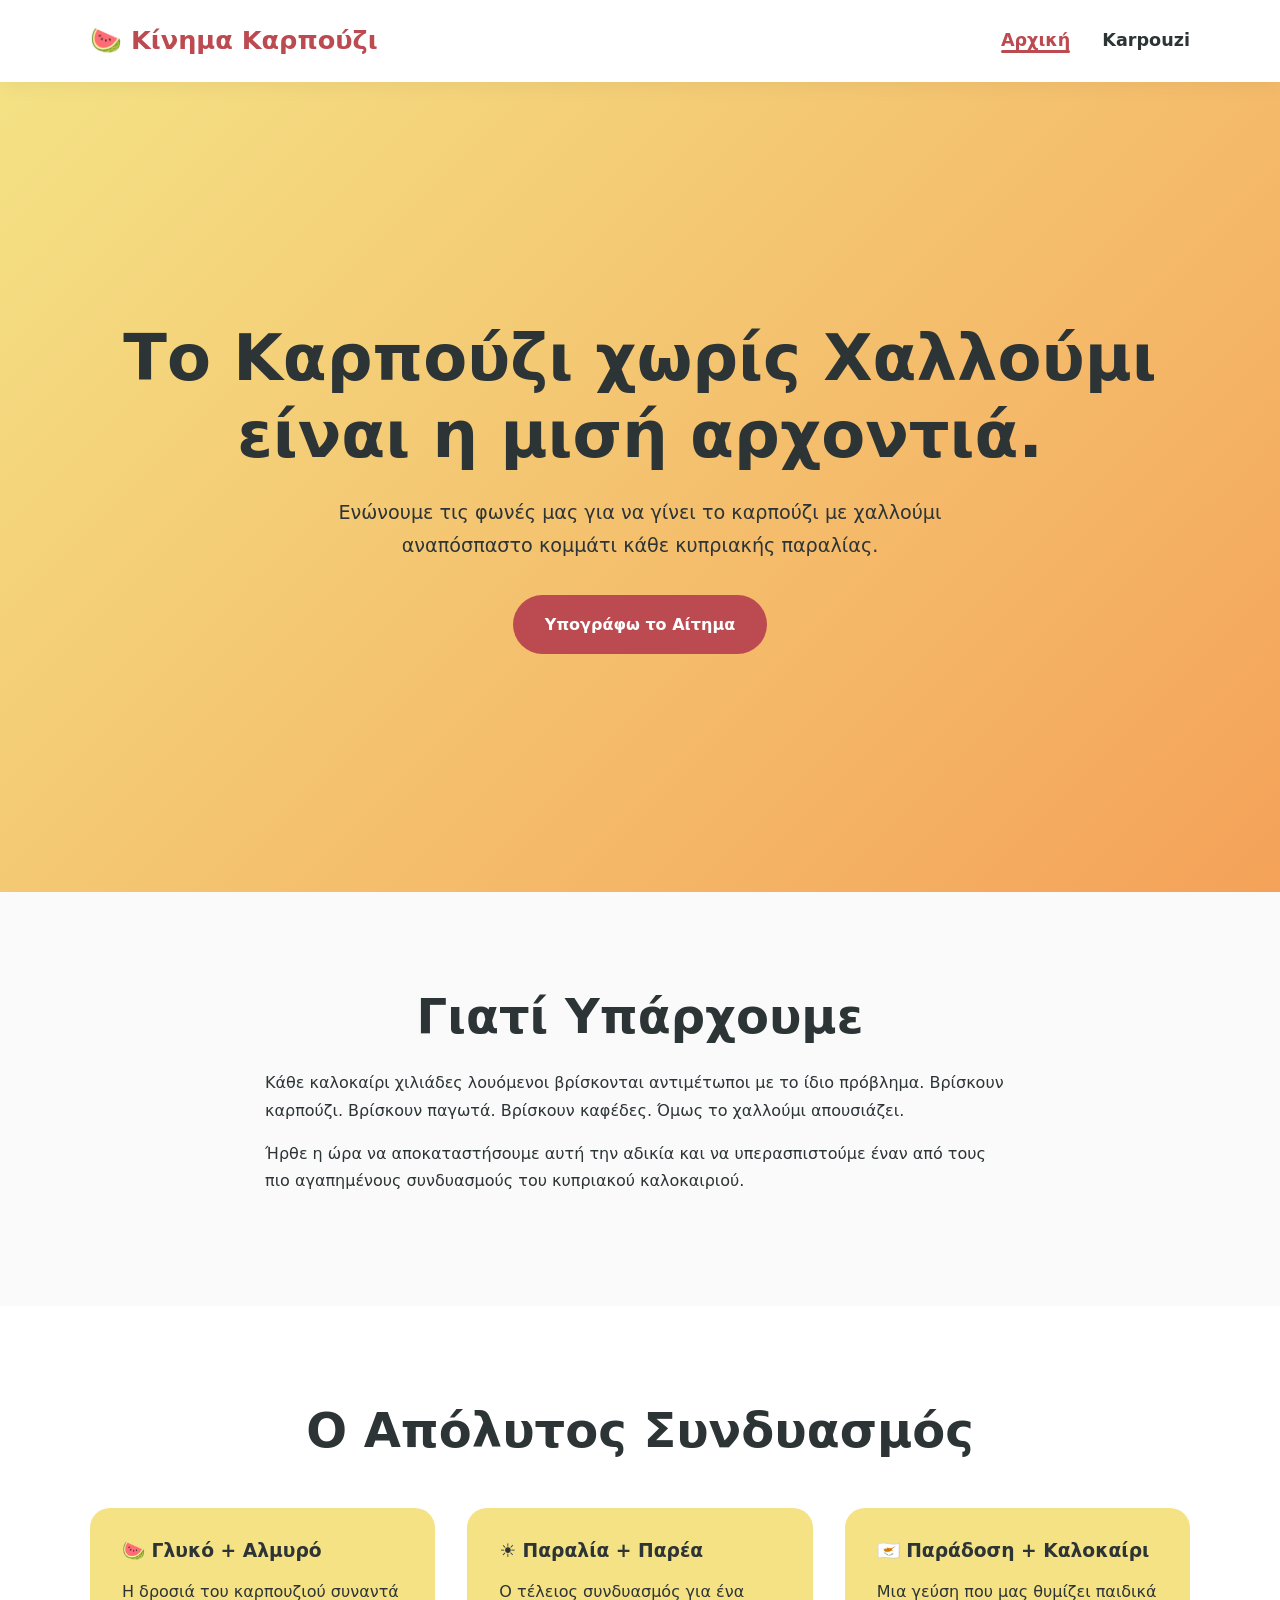
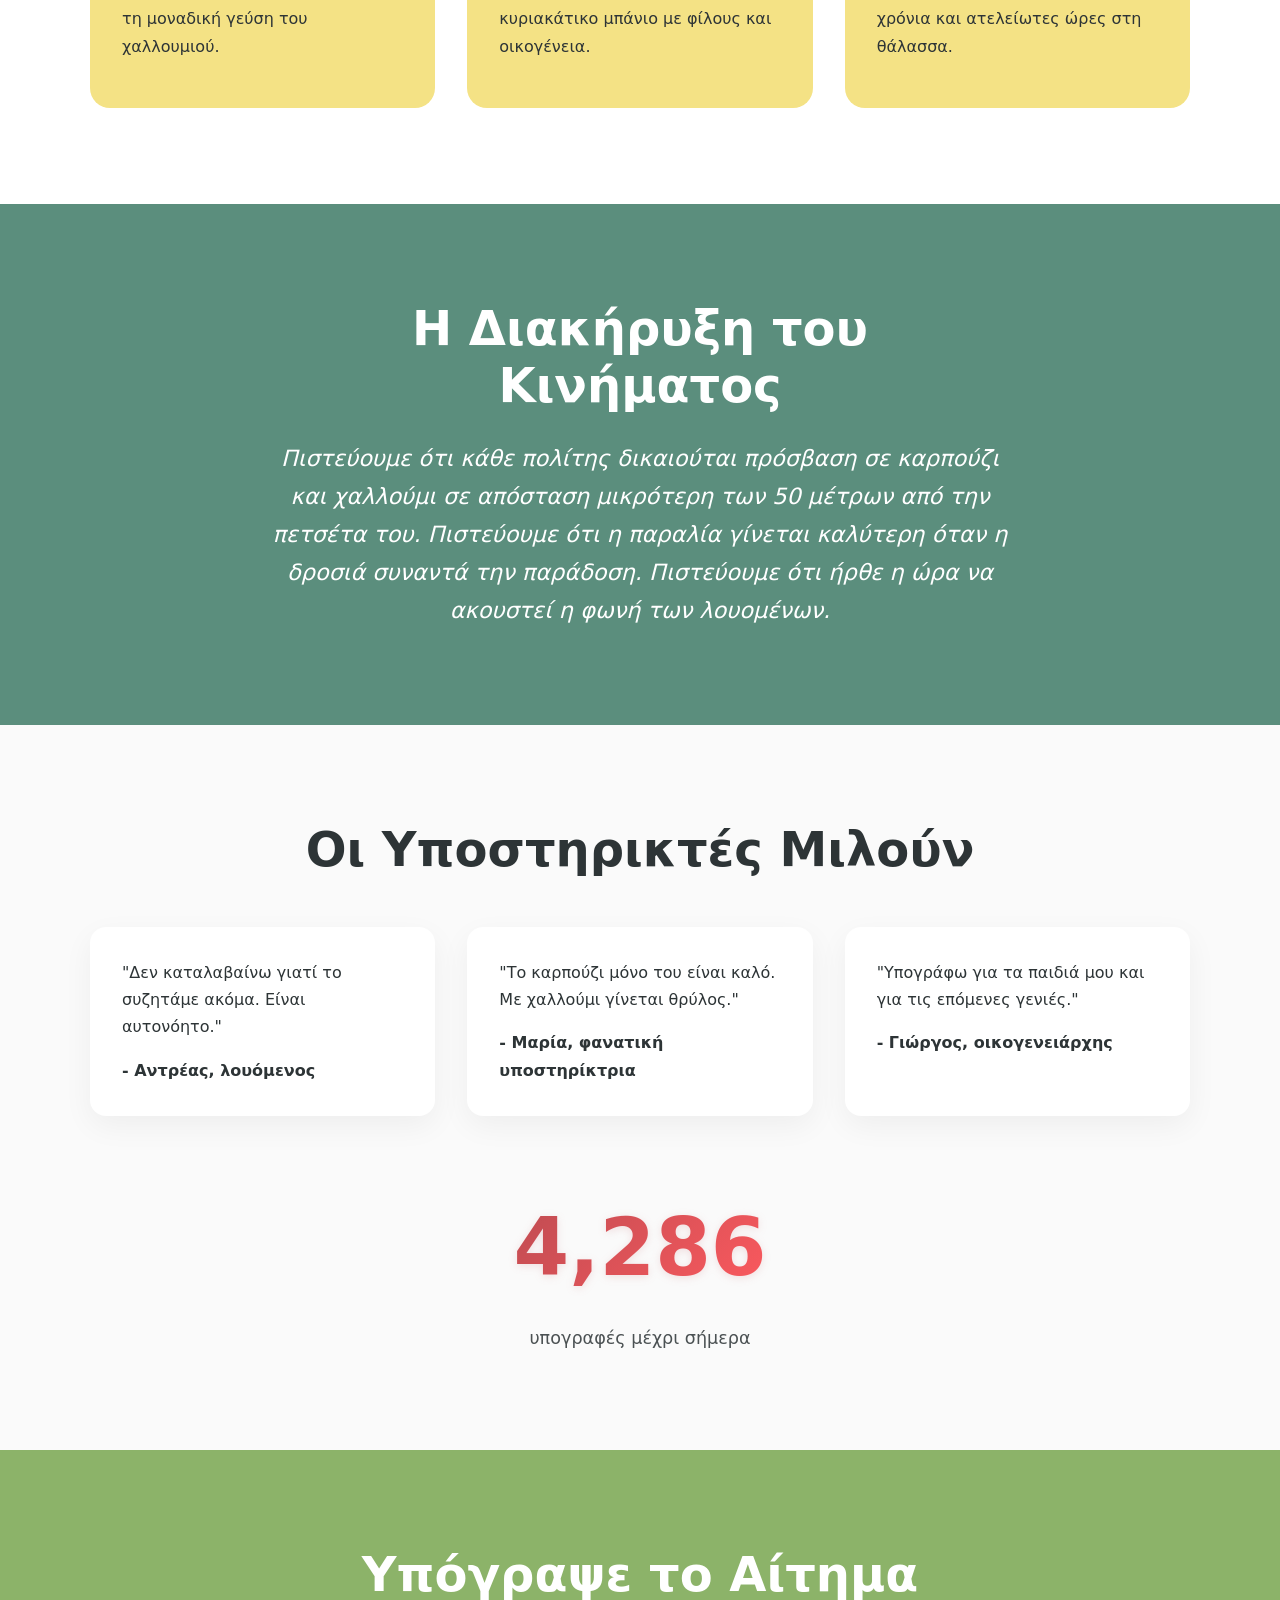
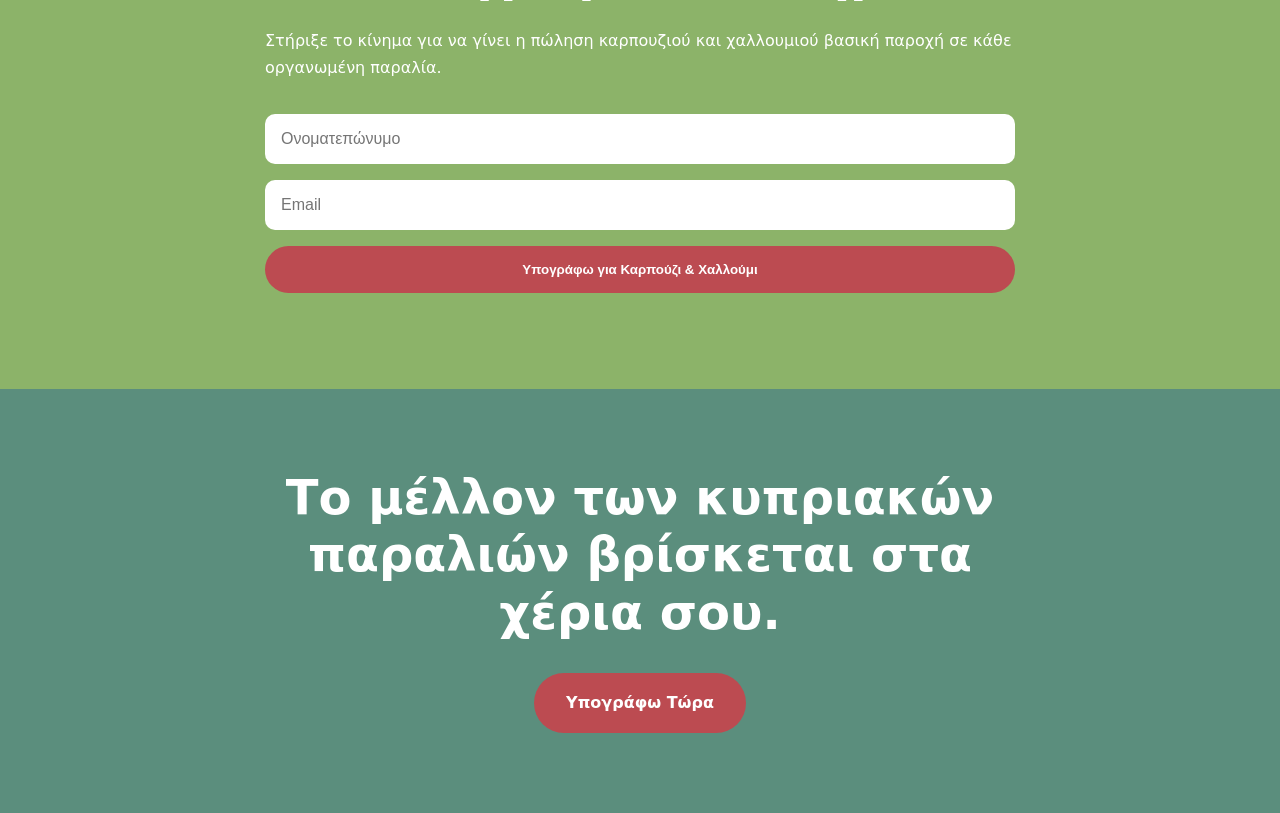
==== index.html @ b05fa6bc "Initial Commit" ====
<!DOCTYPE html>
<html lang="el">

<head>
    <meta charset="UTF-8">
    <meta name="viewport" content="width=device-width, initial-scale=1.0">
    <title>Κίνημα Καρπούζι + Χαλλούμι</title>
    <link rel="stylesheet" href="css/style.css">
</head>

<body>

    <nav class="navbar">
        <div class="container">
            <a href="index.html" class="logo">🍉 Κίνημα Καρπούζι</a>
            <ul class="nav-links">
                <li><a href="index.html" class="active">Αρχική</a></li>
                <li><a href="karpouzi.html">Karpouzi</a></li>
            </ul>
        </div>
    </nav>

    <header class="hero">
        <div class="container">
            <h1>Το Καρπούζι χωρίς Χαλλούμι είναι η μισή αρχοντιά.</h1>
            <p>
                Ενώνουμε τις φωνές μας για να γίνει το καρπούζι με χαλλούμι
                αναπόσπαστο κομμάτι κάθε κυπριακής παραλίας.
            </p>
            <a href="#petition" class="btn">Υπογράφω το Αίτημα</a>
        </div>
    </header>

    <section class="section">
        <div class="container narrow">
            <h2>Γιατί Υπάρχουμε</h2>
            <p>
                Κάθε καλοκαίρι χιλιάδες λουόμενοι βρίσκονται αντιμέτωποι με το ίδιο πρόβλημα.
                Βρίσκουν καρπούζι. Βρίσκουν παγωτά. Βρίσκουν καφέδες.
                Όμως το χαλλούμι απουσιάζει.
            </p>
            <p>
                Ήρθε η ώρα να αποκαταστήσουμε αυτή την αδικία και να υπερασπιστούμε
                έναν από τους πιο αγαπημένους συνδυασμούς του κυπριακού καλοκαιριού.
            </p>
        </div>
    </section>

    <section class="section highlight">
        <div class="container">
            <h2>Ο Απόλυτος Συνδυασμός</h2>

            <div class="features">
                <div class="card">
                    <h3>🍉 Γλυκό + Αλμυρό</h3>
                    <p>
                        Η δροσιά του καρπουζιού συναντά τη μοναδική γεύση του χαλλουμιού.
                    </p>
                </div>

                <div class="card">
                    <h3>☀️ Παραλία + Παρέα</h3>
                    <p>
                        Ο τέλειος συνδυασμός για ένα κυριακάτικο μπάνιο με φίλους και οικογένεια.
                    </p>
                </div>

                <div class="card">
                    <h3>🇨🇾 Παράδοση + Καλοκαίρι</h3>
                    <p>
                        Μια γεύση που μας θυμίζει παιδικά χρόνια και ατελείωτες ώρες στη θάλασσα.
                    </p>
                </div>
            </div>
        </div>
    </section>

    <section class="section manifesto">
        <div class="container narrow">
            <h2>Η Διακήρυξη του Κινήματος</h2>

            <blockquote>
                Πιστεύουμε ότι κάθε πολίτης δικαιούται πρόσβαση σε καρπούζι και χαλλούμι
                σε απόσταση μικρότερη των 50 μέτρων από την πετσέτα του.
                Πιστεύουμε ότι η παραλία γίνεται καλύτερη όταν η δροσιά συναντά την παράδοση.
                Πιστεύουμε ότι ήρθε η ώρα να ακουστεί η φωνή των λουομένων.
            </blockquote>
        </div>
    </section>

    <section class="section">
        <div class="container">
            <h2>Οι Υποστηρικτές Μιλούν</h2>

            <div class="testimonials">
                <div class="testimonial">
                    <p>
                        "Δεν καταλαβαίνω γιατί το συζητάμε ακόμα. Είναι αυτονόητο."
                    </p>
                    <span>- Αντρέας, λουόμενος</span>
                </div>

                <div class="testimonial">
                    <p>
                        "Το καρπούζι μόνο του είναι καλό. Με χαλλούμι γίνεται θρύλος."
                    </p>
                    <span>- Μαρία, φανατική υποστηρίκτρια</span>
                </div>

                <div class="testimonial">
                    <p>
                        "Υπογράφω για τα παιδιά μου και για τις επόμενες γενιές."
                    </p>
                    <span>- Γιώργος, οικογενειάρχης</span>
                </div>
            </div>

            <div class="counter">
                <strong>4,286</strong>
                <span>υπογραφές μέχρι σήμερα</span>
            </div>
        </div>
    </section>

    <section id="petition" class="section petition">
        <div class="container narrow">
            <h2>Υπόγραψε το Αίτημα</h2>

            <p>
                Στήριξε το κίνημα για να γίνει η πώληση καρπουζιού και χαλλουμιού
                βασική παροχή σε κάθε οργανωμένη παραλία.
            </p>

            <form>
                <input type="text" placeholder="Ονοματεπώνυμο" required>
                <input type="email" placeholder="Email" required>
                <button type="submit" class="btn">
                    Υπογράφω για Καρπούζι & Χαλλούμι
                </button>
            </form>
        </div>
    </section>

    <footer class="footer">
        <div class="container narrow">
            <h2>Το μέλλον των κυπριακών παραλιών βρίσκεται στα χέρια σου.</h2>
            <a href="#petition" class="btn">Υπογράφω Τώρα</a>
        </div>
    </footer>

</body>

</html>
---- css/style.css ----
:root {
    --muted-olive: #8cb369ff;
    --light-gold: #f4e285ff;
    --sandy-brown: #f4a259ff;
    --jungle-teal: #5b8e7dff;
    --blushed-brick: #bc4b51ff;

    --text: #2d3436;
    --white: #ffffff;
    --bg: #fafafa;
}

* {
    margin: 0;
    padding: 0;
    box-sizing: border-box;
}

html {
    scroll-behavior: smooth;
}

body {
    font-family: system-ui, sans-serif;
    line-height: 1.7;
    color: var(--text);
    background: var(--bg);
}

.container {
    width: min(1100px, 90%);
    margin: 0 auto;
}

.narrow {
    max-width: 750px;
}

.section {
    padding: 6rem 0;
}

h1,
h2,
h3 {
    line-height: 1.2;
}

h1 {
    font-size: clamp(2.5rem, 5vw, 4.5rem);
    margin-bottom: 1.5rem;
}

h2 {
    font-size: clamp(2rem, 4vw, 3rem);
    margin-bottom: 1.5rem;
    text-align: center;
}

p {
    margin-bottom: 1rem;
}

/* Navigation */
.navbar {
    background: var(--white);
    box-shadow: 0 4px 20px rgba(0, 0, 0, 0.05);
    position: sticky;
    top: 0;
    z-index: 1000;
    padding: 1.2rem 0;
    backdrop-filter: blur(10px);
    background: rgba(255, 255, 255, 0.95);
}

.navbar .container {
    display: flex;
    justify-content: space-between;
    align-items: center;
}

.navbar .logo {
    font-size: 1.6rem;
    font-weight: 800;
    text-decoration: none;
    color: var(--blushed-brick);
    display: flex;
    align-items: center;
    gap: 0.5rem;
    transition: transform 0.3s ease;
}

.navbar .logo:hover {
    transform: scale(1.05);
}

.navbar .nav-links {
    display: flex;
    gap: 2rem;
    list-style: none;
}

.navbar .nav-links a {
    text-decoration: none;
    color: var(--text);
    font-weight: 700;
    font-size: 1.1rem;
    position: relative;
    padding: 0.2rem 0;
    transition: color 0.3s ease;
}

.navbar .nav-links a::after {
    content: '';
    position: absolute;
    bottom: 0;
    left: 0;
    width: 0;
    height: 3px;
    background: var(--blushed-brick);
    transition: width 0.3s ease;
    border-radius: 2px;
}

.navbar .nav-links a:hover::after,
.navbar .nav-links a.active::after {
    width: 100%;
}

.navbar .nav-links a:hover,
.navbar .nav-links a.active {
    color: var(--blushed-brick);
}

/* Karpouzi Page Styles */
.karpouzi-showcase {
    display: flex;
    flex-direction: column;
    align-items: center;
    text-align: center;
    padding: 4rem 0;
}

.karpouzi-card {
    background: var(--white);
    border-radius: 24px;
    box-shadow: 0 20px 40px rgba(0, 0, 0, 0.06);
    overflow: hidden;
    max-width: 800px;
    width: 100%;
    margin-top: 2rem;
    transition: transform 0.3s ease, box-shadow 0.3s ease;
}

.karpouzi-card:hover {
    transform: translateY(-5px);
    box-shadow: 0 30px 60px rgba(0, 0, 0, 0.1);
}

.karpouzi-img-wrapper {
    position: relative;
    width: 100%;
    padding-top: 66.67%;
    /* 3:2 Aspect Ratio */
    background: #f0f0f0;
    overflow: hidden;
}

.karpouzi-img {
    position: absolute;
    top: 0;
    left: 0;
    width: 100%;
    height: 100%;
    object-fit: cover;
    transition: transform 0.5s ease;
}

.karpouzi-card:hover .karpouzi-img {
    transform: scale(1.03);
}

.karpouzi-content {
    padding: 3rem;
}

.karpouzi-content h3 {
    font-size: 2rem;
    color: var(--blushed-brick);
    margin-bottom: 1rem;
}

.karpouzi-content p {
    font-size: 1.1rem;
    color: var(--text);
    opacity: 0.9;
    margin-bottom: 1.5rem;
}

/* Rails Girls Section */
.rails-girls-section {
    padding: 2rem 0 4rem 0;
    display: flex;
    justify-content: center;
    width: 100%;
}

.rails-girls-card {
    background: var(--white);
    border-radius: 24px;
    box-shadow: 0 20px 40px rgba(0, 0, 0, 0.06);
    overflow: hidden;
    max-width: 800px;
    width: 100%;
    transition: transform 0.3s ease, box-shadow 0.3s ease;
    padding: 1.5rem;
}

.rails-girls-card:hover {
    transform: translateY(-5px);
    box-shadow: 0 30px 60px rgba(0, 0, 0, 0.1);
}

.rails-girls-img {
    width: 100%;
    height: auto;
    border-radius: 16px;
    display: block;
    object-fit: cover;
}

/* Instagram Section */
.instagram-section {
    padding: 2rem 0 4rem 0;
    display: grid;
    grid-template-columns: repeat(3, 1fr);
    gap: 2rem;
    width: 100%;
}

.instagram-card {
    background: var(--white);
    border-radius: 24px;
    box-shadow: 0 20px 40px rgba(0, 0, 0, 0.06);
    overflow: hidden;
    max-width: 500px;
    width: 100%;
    transition: transform 0.3s ease, box-shadow 0.3s ease;
    padding: 1rem;
    display: flex;
    justify-content: center;
}

.instagram-card:hover {
    transform: translateY(-5px);
    box-shadow: 0 30px 60px rgba(0, 0, 0, 0.1);
}

.instagram-iframe {
    width: 100%;
    height: 600px;
    border: none;
    border-radius: 12px;
}

/* Hero */

.hero {
    background: linear-gradient(135deg,
            var(--light-gold),
            var(--sandy-brown));
    min-height: 90vh;
    display: flex;
    align-items: center;
    text-align: center;
}

.hero p {
    max-width: 700px;
    margin: 0 auto 2rem;
    font-size: 1.2rem;
}

/* Buttons */

.btn {
    display: inline-block;
    padding: 1rem 2rem;
    background: var(--blushed-brick);
    color: white;
    text-decoration: none;
    border-radius: 999px;
    font-weight: 700;
    transition: 0.3s ease;
}

.btn:hover {
    transform: translateY(-2px);
}

/* Highlight Section */

.highlight {
    background: white;
}

.features {
    display: grid;
    grid-template-columns: repeat(3, 1fr);
    gap: 2rem;
    margin-top: 3rem;
}

.card {
    background: var(--light-gold);
    padding: 2rem;
    border-radius: 20px;
}

.card h3 {
    margin-bottom: 1rem;
}

/* Manifesto */

.manifesto {
    background: var(--jungle-teal);
    color: white;
}

blockquote {
    font-size: 1.4rem;
    text-align: center;
    font-style: italic;
}

/* Testimonials */

.testimonials {
    display: grid;
    grid-template-columns: repeat(3, 1fr);
    gap: 2rem;
    margin-top: 3rem;
}

.testimonial {
    background: white;
    padding: 2rem;
    border-radius: 16px;
    box-shadow: 0 10px 30px rgba(0, 0, 0, 0.05);
}

.testimonial span {
    display: block;
    margin-top: 1rem;
    font-weight: 600;
}

.counter {
    text-align: center;
    margin-top: 4rem;
}

.counter strong {
    display: inline-block;
    font-size: 5rem;
    font-weight: 800;
    background: linear-gradient(135deg, var(--blushed-brick), #ff5a5f);
    -webkit-background-clip: text;
    background-clip: text;
    -webkit-text-fill-color: transparent;
    filter: drop-shadow(0 2px 4px rgba(188, 75, 81, 0.15));
    transition: transform 0.3s cubic-bezier(0.175, 0.885, 0.32, 1.275), filter 0.3s ease;
    cursor: default;
    animation: counter-pop-pulse 2s ease-in-out infinite alternate;
}

.counter strong:hover {
    transform: scale(1.15) rotate(1.5deg);
    filter: drop-shadow(0 8px 16px rgba(188, 75, 81, 0.35));
}

.counter span {
    display: block;
    font-size: 1.1rem;
    color: var(--text);
    margin-top: 0.5rem;
    opacity: 0.85;
}

@keyframes counter-pop-pulse {
    0% {
        transform: scale(1);
    }

    100% {
        transform: scale(1.06);
    }
}

/* Petition */

.petition {
    background: var(--muted-olive);
    color: white;
}

form {
    display: flex;
    flex-direction: column;
    gap: 1rem;
    margin-top: 2rem;
}

input {
    padding: 1rem;
    border: none;
    border-radius: 10px;
    font-size: 1rem;
}

button {
    border: none;
    cursor: pointer;
}

/* Footer */

.footer {
    background: var(--jungle-teal);
    color: white;
    text-align: center;
    padding: 5rem 0;
}

.footer h2 {
    margin-bottom: 2rem;
}

/* Mobile */

@media (max-width: 1024px) {
    .instagram-section {
        grid-template-columns: repeat(2, 1fr);
    }
}

@media (max-width: 768px) {

    .section {
        padding: 4rem 0;
    }

    .features,
    .testimonials {
        grid-template-columns: 1fr;
    }

    .instagram-section {
        grid-template-columns: 1fr;
    }

    blockquote {
        font-size: 1.1rem;
    }

    .counter strong {
        font-size: 3.5rem;
    }
}
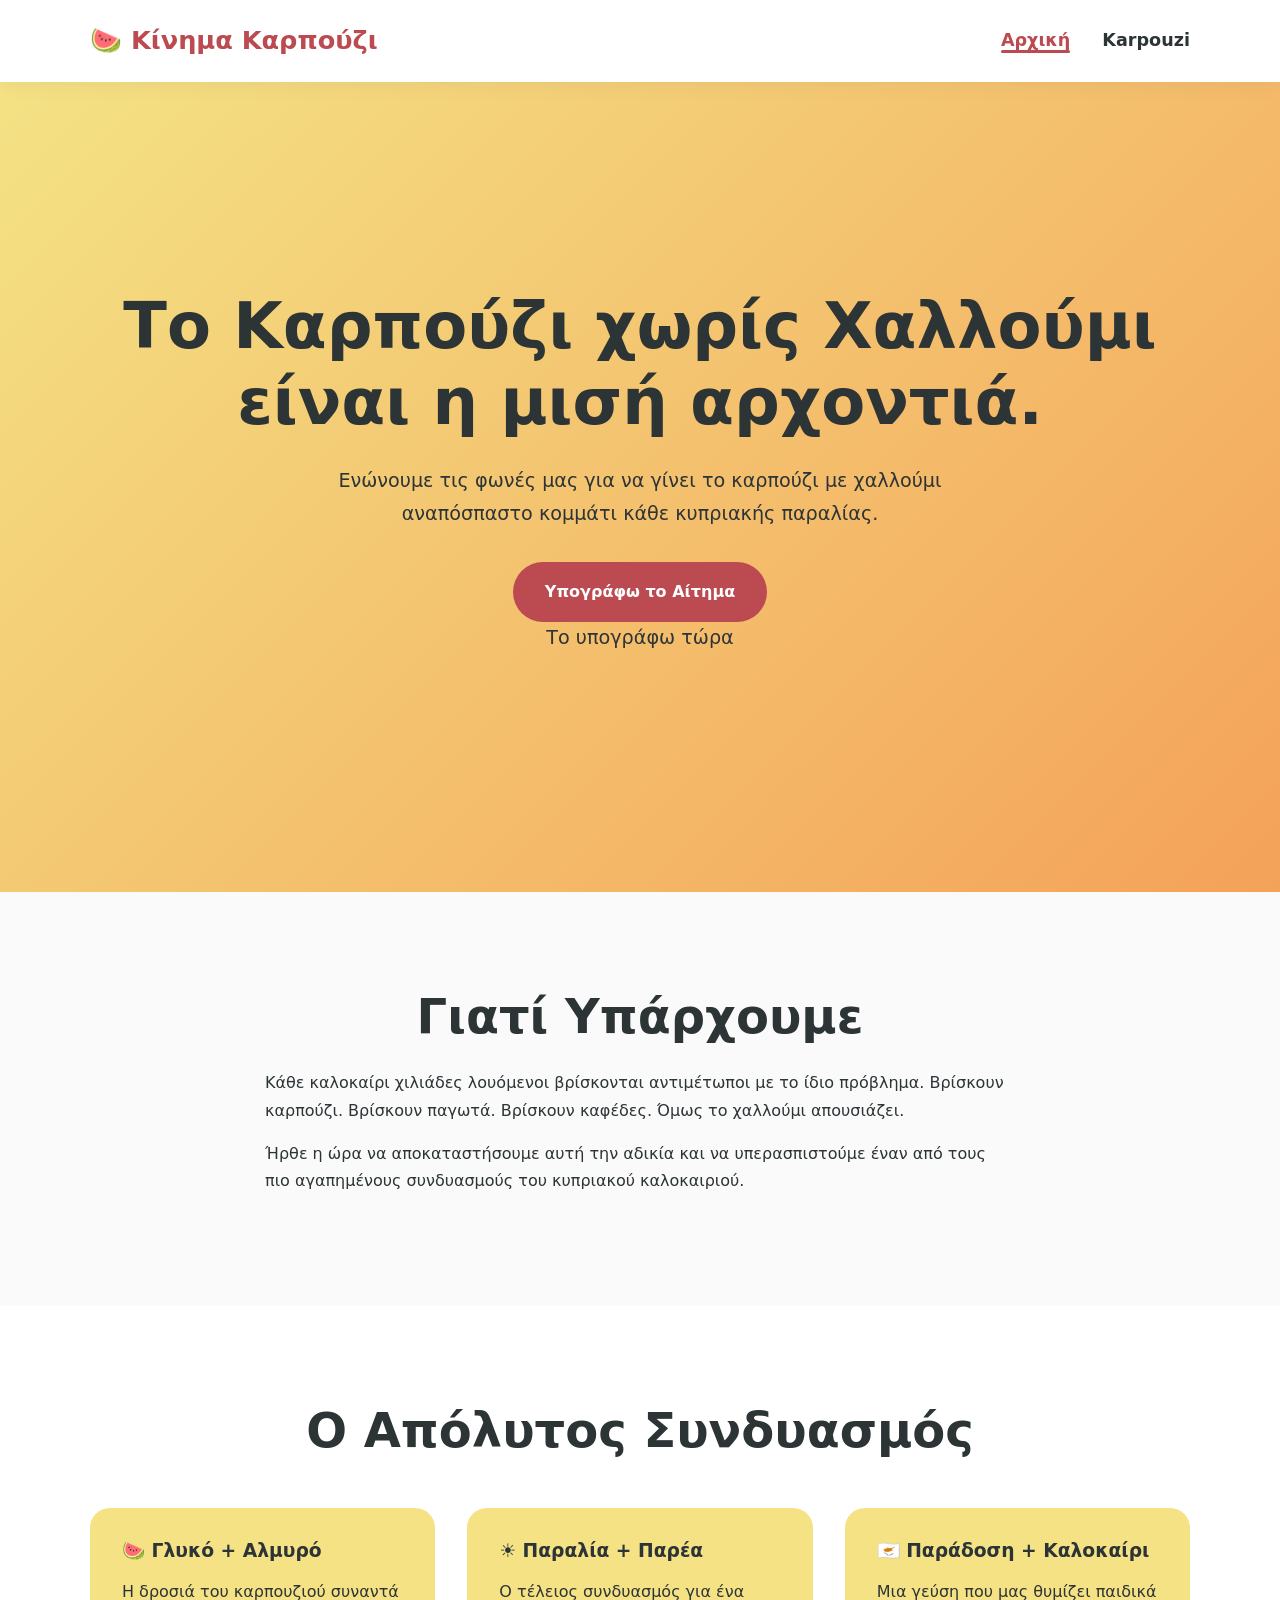
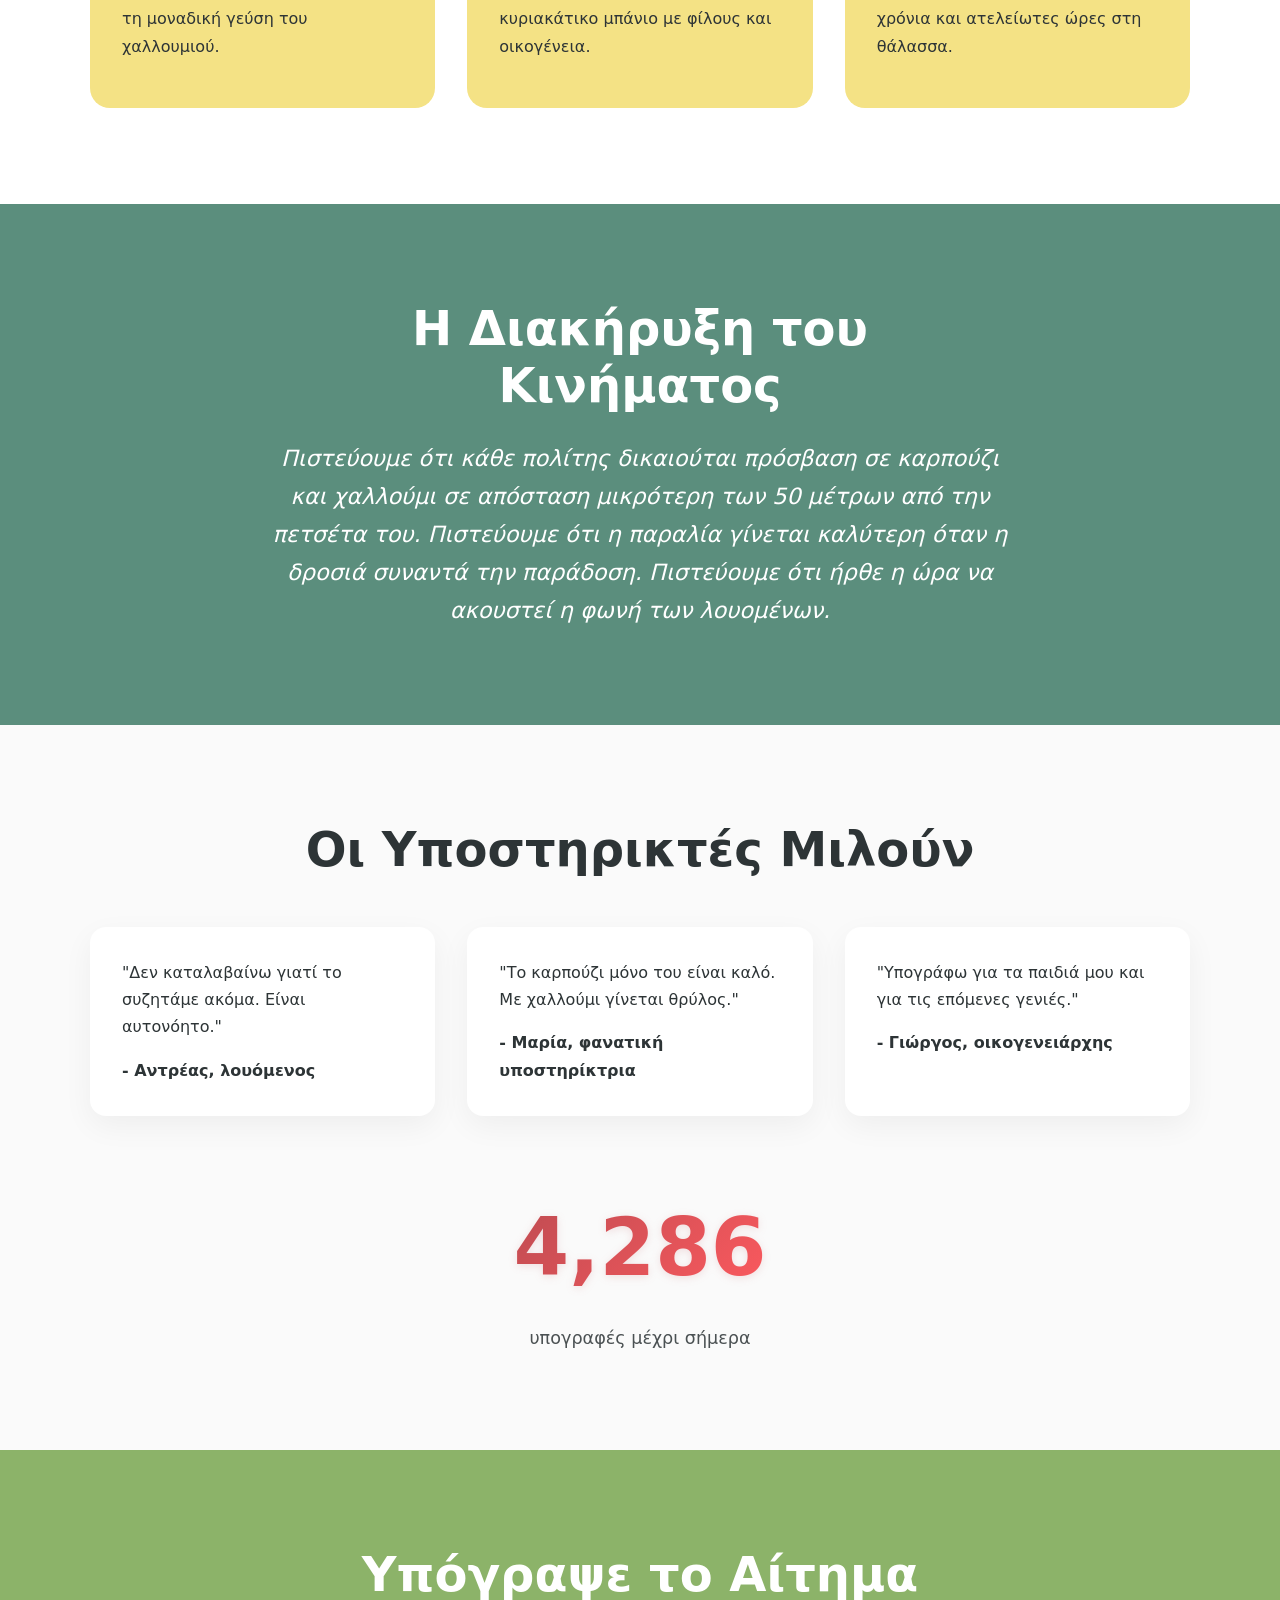
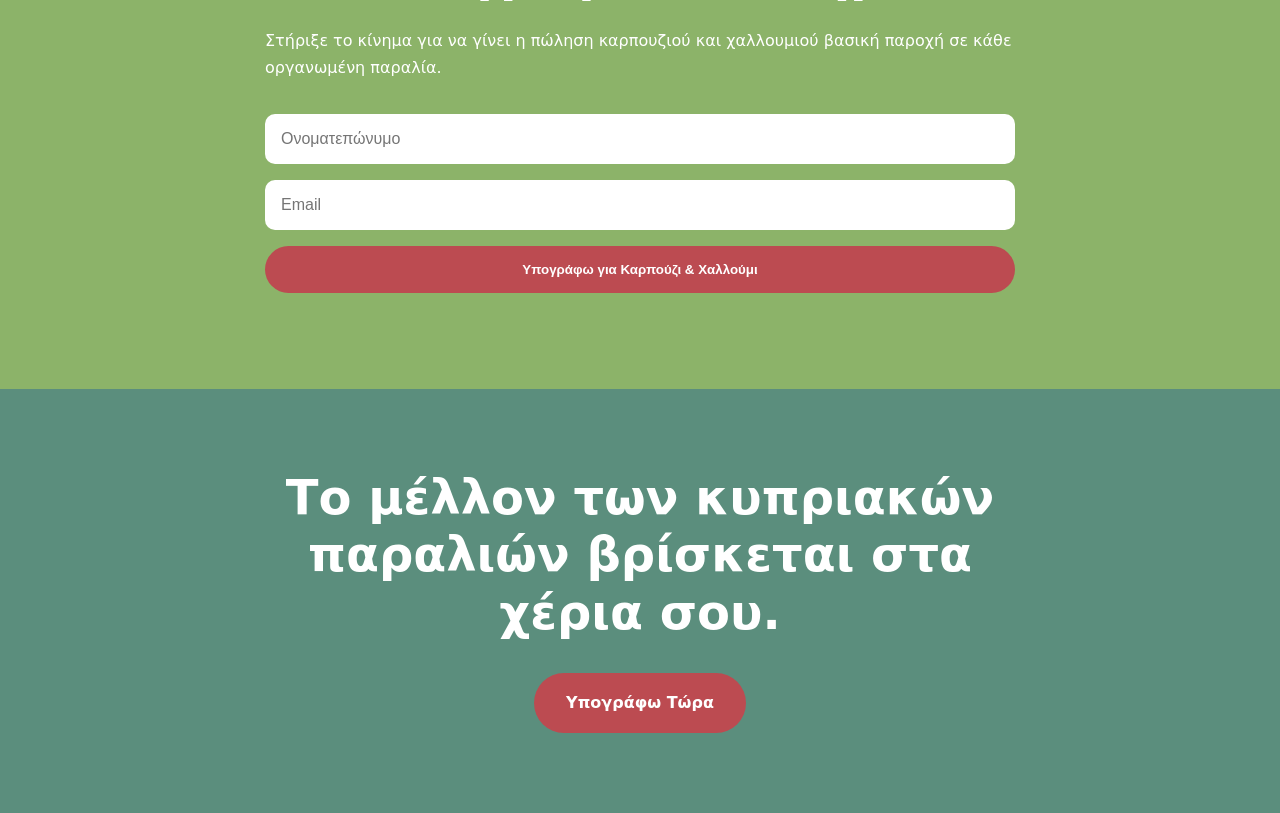
==== commit dabd10d1: "extra sentence" ====
--- a/index.html
+++ b/index.html
@@ -20,6 +20,7 @@
         </div>
     </nav>
 
+
     <header class="hero">
         <div class="container">
             <h1>Το Καρπούζι χωρίς Χαλλούμι είναι η μισή αρχοντιά.</h1>
@@ -28,6 +29,7 @@
                 αναπόσπαστο κομμάτι κάθε κυπριακής παραλίας.
             </p>
             <a href="#petition" class="btn">Υπογράφω το Αίτημα</a>
+            <p> Το υπογράφω τώρα </p>
         </div>
     </header>
 
